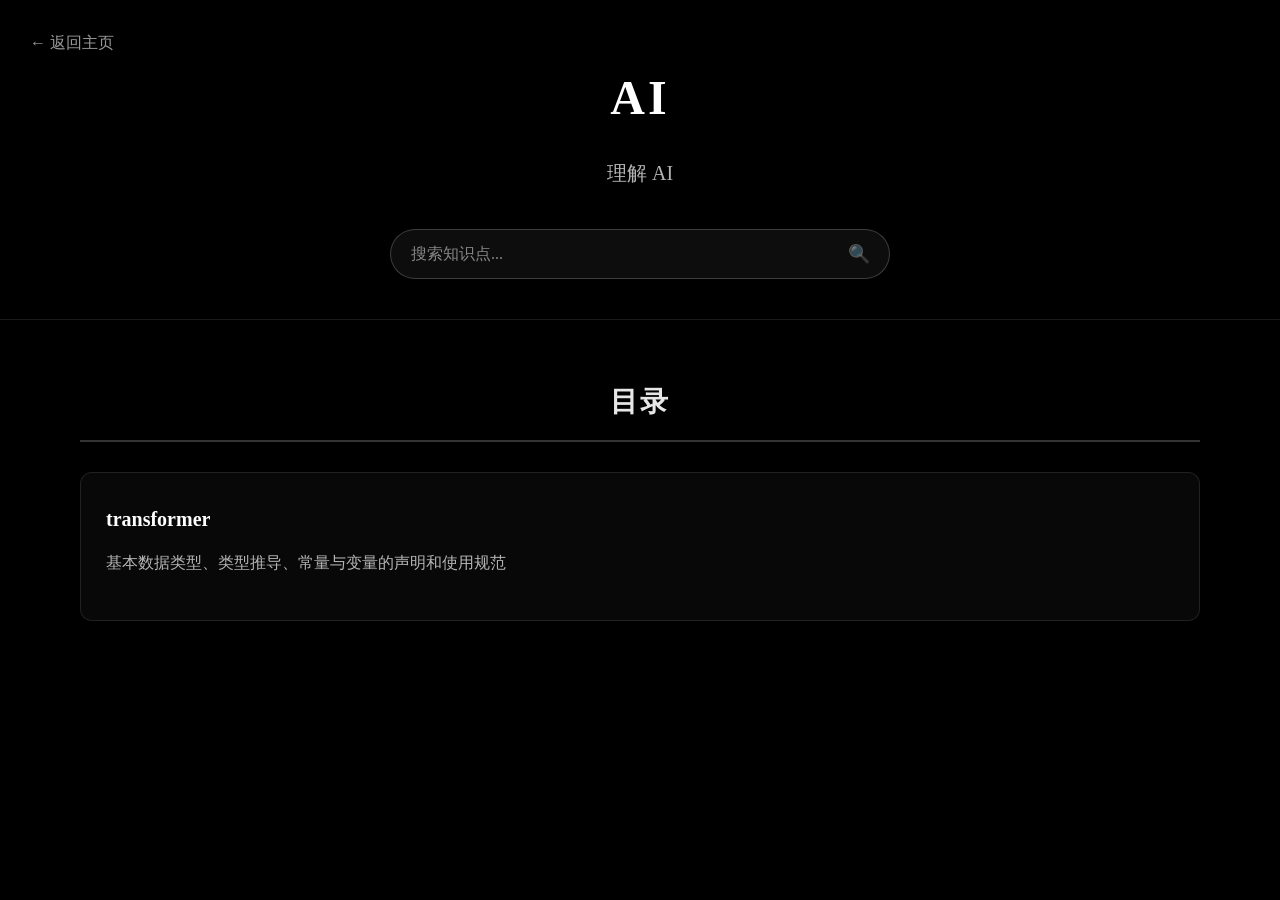
==== AI.html @ 7b4d5f50 "更新ai相关知识" ====
<!DOCTYPE html>
<html lang="zh-CN">
<head>
    <meta charset="UTF-8">
    <meta name="viewport" content="width=device-width, initial-scale=1.0">
    <title>AI - HVesper</title>
    <style>
        * {
            margin: 0;
            padding: 0;
            box-sizing: border-box;
        }

        body {
            font-family: '楷体', 'KaiTi', 'STKaiti', serif;
            background: #000;
            color: #fff;
            line-height: 1.6;
            min-height: 100vh;
        }

        .header {
            text-align: center;
            padding: 60px 20px 40px;
            border-bottom: 1px solid rgba(255, 255, 255, 0.1);
        }

        .back-btn {
            position: absolute;
            top: 30px;
            left: 30px;
            color: rgba(255, 255, 255, 0.6);
            text-decoration: none;
            font-size: 16px;
            transition: color 0.3s ease;
        }

        .back-btn:hover {
            color: #fff;
        }

        .page-title {
            font-size: 48px;
            font-weight: bold;
            margin-bottom: 20px;
            letter-spacing: 3px;
        }

        .page-subtitle {
            font-size: 20px;
            opacity: 0.7;
            margin-bottom: 10px;
        }

        .page-description {
            font-size: 16px;
            opacity: 0.5;
            max-width: 600px;
            margin: 0 auto;
        }

        .search-container {
            max-width: 500px;
            margin: 40px auto 0;
            position: relative;
        }

        .search-box {
            width: 100%;
            padding: 15px 50px 15px 20px;
            background: rgba(255, 255, 255, 0.05);
            border: 1px solid rgba(255, 255, 255, 0.2);
            border-radius: 30px;
            color: #fff;
            font-size: 16px;
            font-family: inherit;
            outline: none;
            transition: all 0.3s ease;
        }

        .search-box:focus {
            border-color: rgba(255, 255, 255, 0.5);
            background: rgba(255, 255, 255, 0.1);
        }

        .search-box::placeholder {
            color: rgba(255, 255, 255, 0.5);
        }

        .search-icon {
            position: absolute;
            right: 20px;
            top: 50%;
            transform: translateY(-50%);
            color: rgba(255, 255, 255, 0.5);
            font-size: 18px;
        }

        .container {
            max-width: 1200px;
            margin: 0 auto;
            padding: 60px 40px;
        }

        .nav-category {
            margin-bottom: 50px;
        }

        .category-title {
            font-size: 28px;
            font-weight: bold;
            margin-bottom: 30px;
            text-align: center;
            color: rgba(255, 255, 255, 0.9);
            padding-bottom: 15px;
            border-bottom: 2px solid rgba(255, 255, 255, 0.2);
            letter-spacing: 2px;
        }

        .nav-cards {
            display: grid;
            grid-template-columns: repeat(auto-fit, minmax(280px, 1fr));
            gap: 20px;
        }

        .nav-card {
            background: rgba(255, 255, 255, 0.03);
            border: 1px solid rgba(255, 255, 255, 0.1);
            border-radius: 12px;
            padding: 30px 25px;
            text-decoration: none;
            color: inherit;
            transition: all 0.4s ease;
            position: relative;
            overflow: hidden;
        }

        .nav-card:hover {
            transform: translateY(-5px);
            border-color: rgba(255, 255, 255, 0.3);
            box-shadow: 0 10px 30px rgba(255, 255, 255, 0.1);
        }

        .card-title {
            font-size: 20px;
            font-weight: bold;
            margin-bottom: 15px;
        }

        .card-description {
            font-size: 16px;
            opacity: 0.7;
            line-height: 1.6;
            margin-bottom: 15px;
        }

        .card-tags {
            display: flex;
            flex-wrap: wrap;
            gap: 8px;
        }

        .tag {
            background: rgba(255, 255, 255, 0.1);
            color: rgba(255, 255, 255, 0.8);
            padding: 4px 10px;
            border-radius: 12px;
            font-size: 12px;
            border: 1px solid rgba(255, 255, 255, 0.1);
        }

        .nav-card:hover .tag {
            background: rgba(255, 255, 255, 0.15);
        }

        .nav-card.hidden {
            display: none;
        }

        @media (max-width: 768px) {
            .container {
                padding: 40px 20px;
            }
            
            .page-title {
                font-size: 32px;
                letter-spacing: 2px;
            }
            
            .nav-cards {
                grid-template-columns: 1fr;
            }
            
            .back-btn {
                top: 20px;
                left: 20px;
                font-size: 14px;
            }
        }

        .nav-card {
            animation: fadeInUp 0.6s ease-out forwards;
            opacity: 0;
            transform: translateY(30px);
        }

        .nav-card:nth-child(1) { animation-delay: 0.1s; }
        .nav-card:nth-child(2) { animation-delay: 0.2s; }
        .nav-card:nth-child(3) { animation-delay: 0.3s; }

        @keyframes fadeInUp {
            to {
                opacity: 1;
                transform: translateY(0);
            }
        }
    </style>
</head>
<body>
    <a href="index.html" class="back-btn">← 返回主页</a>
    
    <header class="header">
        <h1 class="page-title">AI</h1>
        <p class="page-subtitle">理解 AI</p>
        
        <div class="search-container">
            <input type="text" class="search-box" id="searchInput" placeholder="搜索知识点..." autocomplete="off">
            <div class="search-icon">🔍</div>
        </div>
    </header>

    <div class="container">
        <!-- 基础语法 -->
        <section class="nav-category">
            <h2 class="category-title">目录</h2>
            <div class="nav-cards">
                <a href="ai_knowledge_page/transformer.html" class="nav-card">
                    <h3 class="card-title">transformer</h3>
                    <p class="card-description">基本数据类型、类型推导、常量与变量的声明和使用规范</p>
                    <!-- <div class="card-tags">
                        <span class="tag">auto</span>
                        <span class="tag">const</span>
                        <span class="tag">类型转换</span>
                    </div> -->
                </a>
            </div>
        </section>

    <script>
        // 简单的搜索功能
        function initSearch() {
            const searchInput = document.getElementById('searchInput');
            
            searchInput.addEventListener('input', function(e) {
                const query = e.target.value.trim().toLowerCase();
                const cards = document.querySelectorAll('.nav-card');
                
                if (query.length === 0) {
                    cards.forEach(card => card.classList.remove('hidden'));
                    return;
                }
                
                cards.forEach(card => {
                    const title = card.querySelector('.card-title').textContent.toLowerCase();
                    const description = card.querySelector('.card-description').textContent.toLowerCase();
                    const tags = Array.from(card.querySelectorAll('.tag')).map(tag => tag.textContent.toLowerCase());
                    
                    const matches = title.includes(query) || 
                                  description.includes(query) ||
                                  tags.some(tag => tag.includes(query));
                    
                    if (matches) {
                        card.classList.remove('hidden');
                    } else {
                        card.classList.add('hidden');
                    }
                });
            });
        }

        // 页面加载完成后初始化
        document.addEventListener('DOMContentLoaded', () => {
            const cards = document.querySelectorAll('.nav-card');
            cards.forEach((card, index) => {
                card.style.animationDelay = `${(index % 3) * 0.1 + 0.1}s`;
            });
            
            initSearch();
        });
    </script>
</body>
</html>
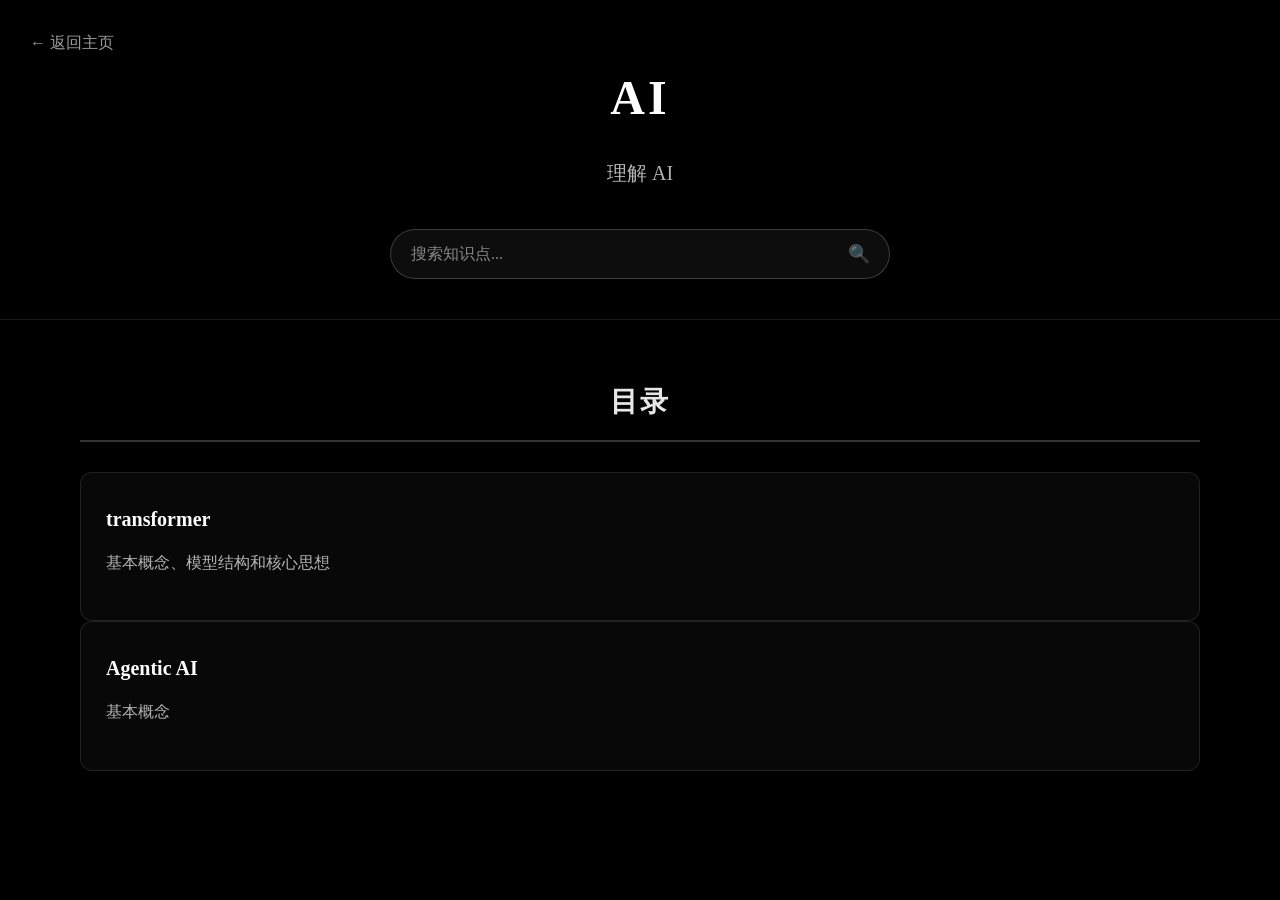
==== commit 6d979ade: "开始学习agentic ai及transformer" ====
--- a/AI.html
+++ b/AI.html
@@ -236,7 +236,19 @@
             <div class="nav-cards">
                 <a href="ai_knowledge_page/transformer.html" class="nav-card">
                     <h3 class="card-title">transformer</h3>
-                    <p class="card-description">基本数据类型、类型推导、常量与变量的声明和使用规范</p>
+                    <p class="card-description">基本概念、模型结构和核心思想</p>
+                    <!-- <div class="card-tags">
+                        <span class="tag">auto</span>
+                        <span class="tag">const</span>
+                        <span class="tag">类型转换</span>
+                    </div> -->
+                </a>
+            </div>
+
+            <div class="nav-cards">
+                <a href="ai_knowledge_page/agentic_ai.html" class="nav-card">
+                    <h3 class="card-title">Agentic AI</h3>
+                    <p class="card-description">基本概念</p>
                     <!-- <div class="card-tags">
                         <span class="tag">auto</span>
                         <span class="tag">const</span>
